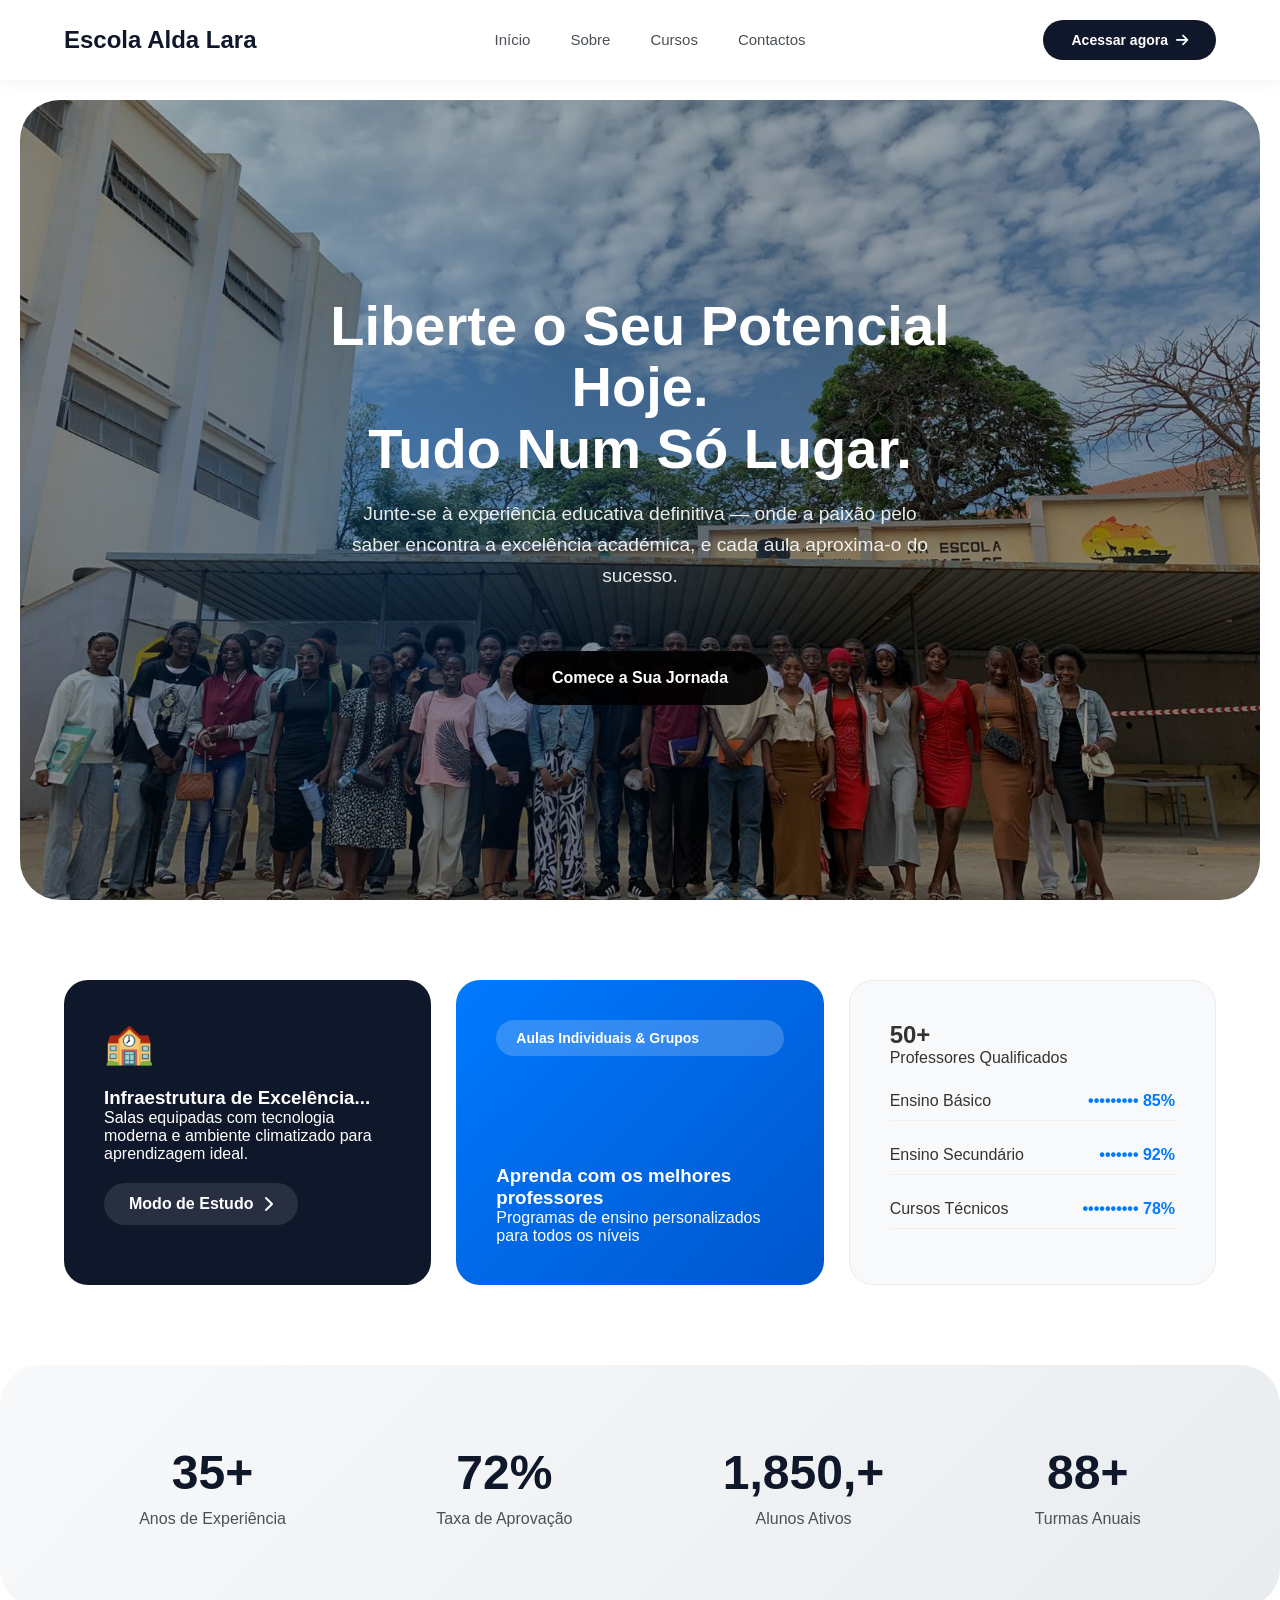
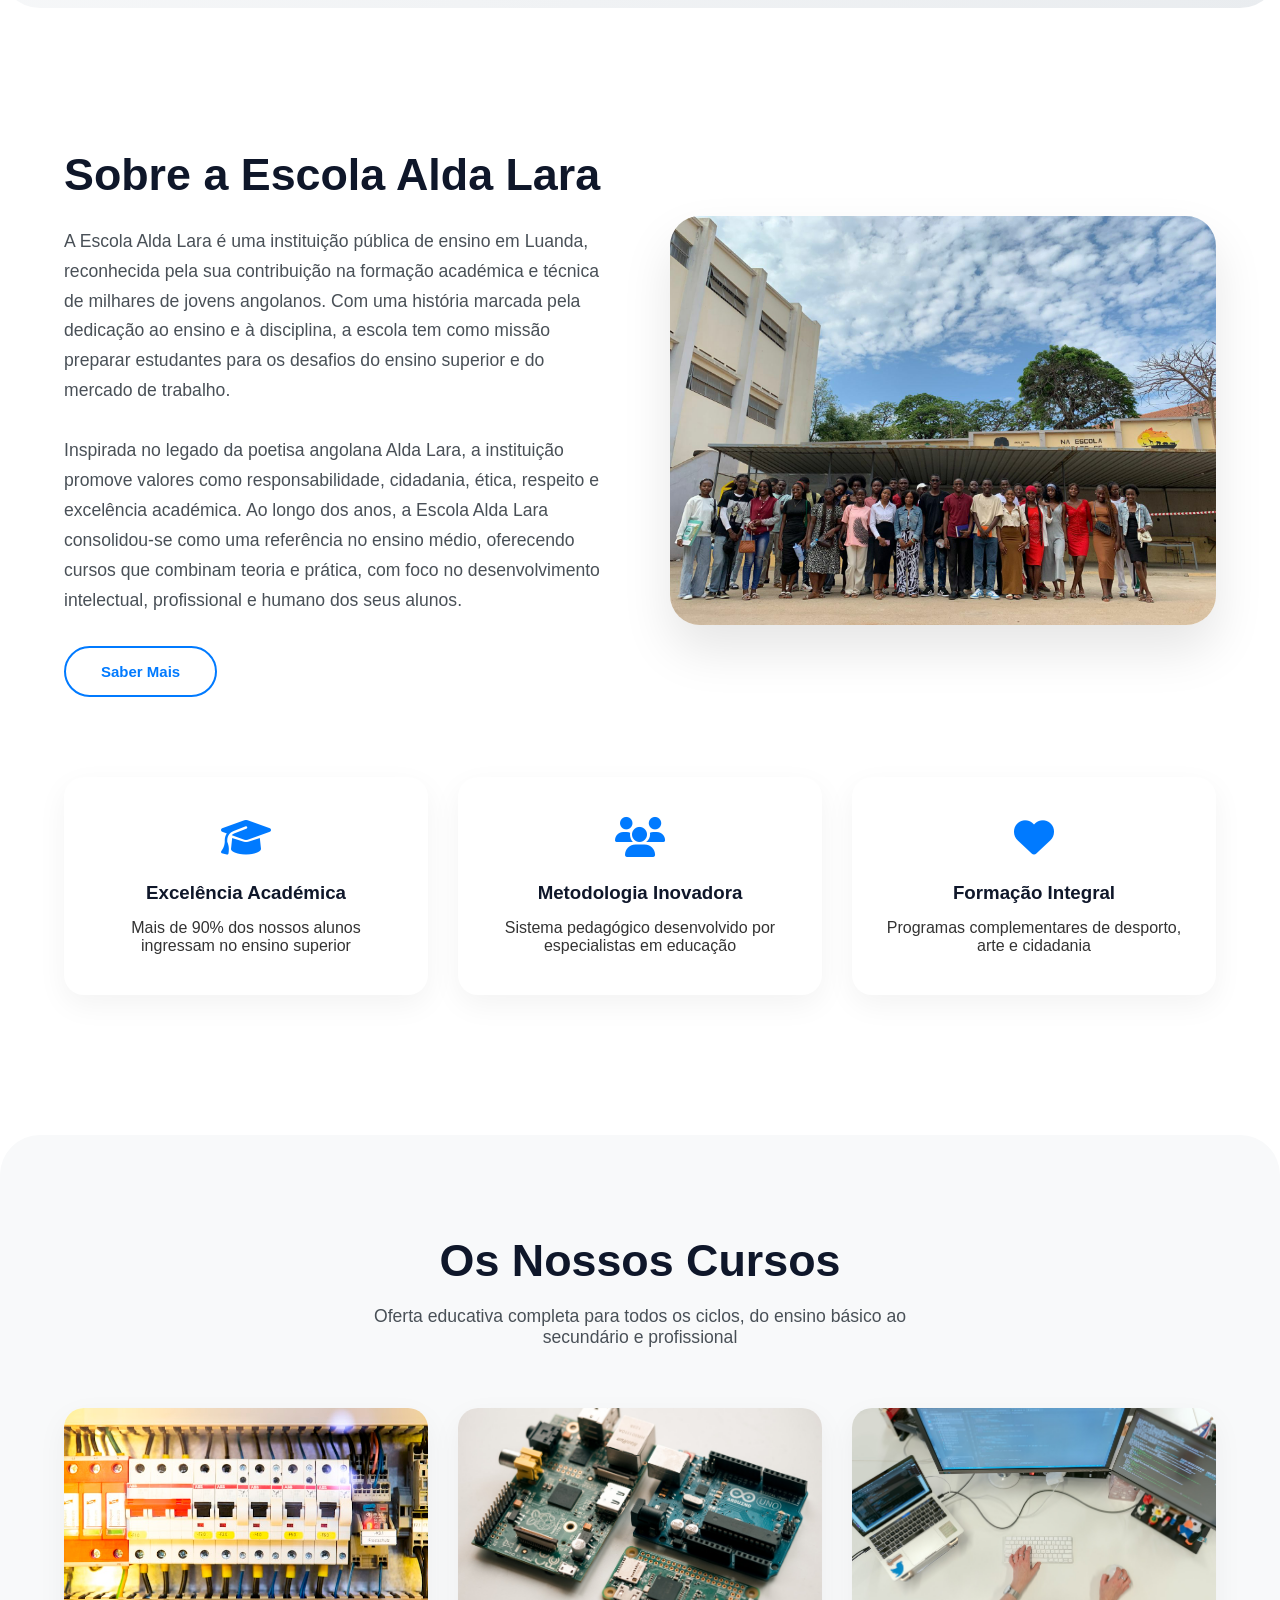
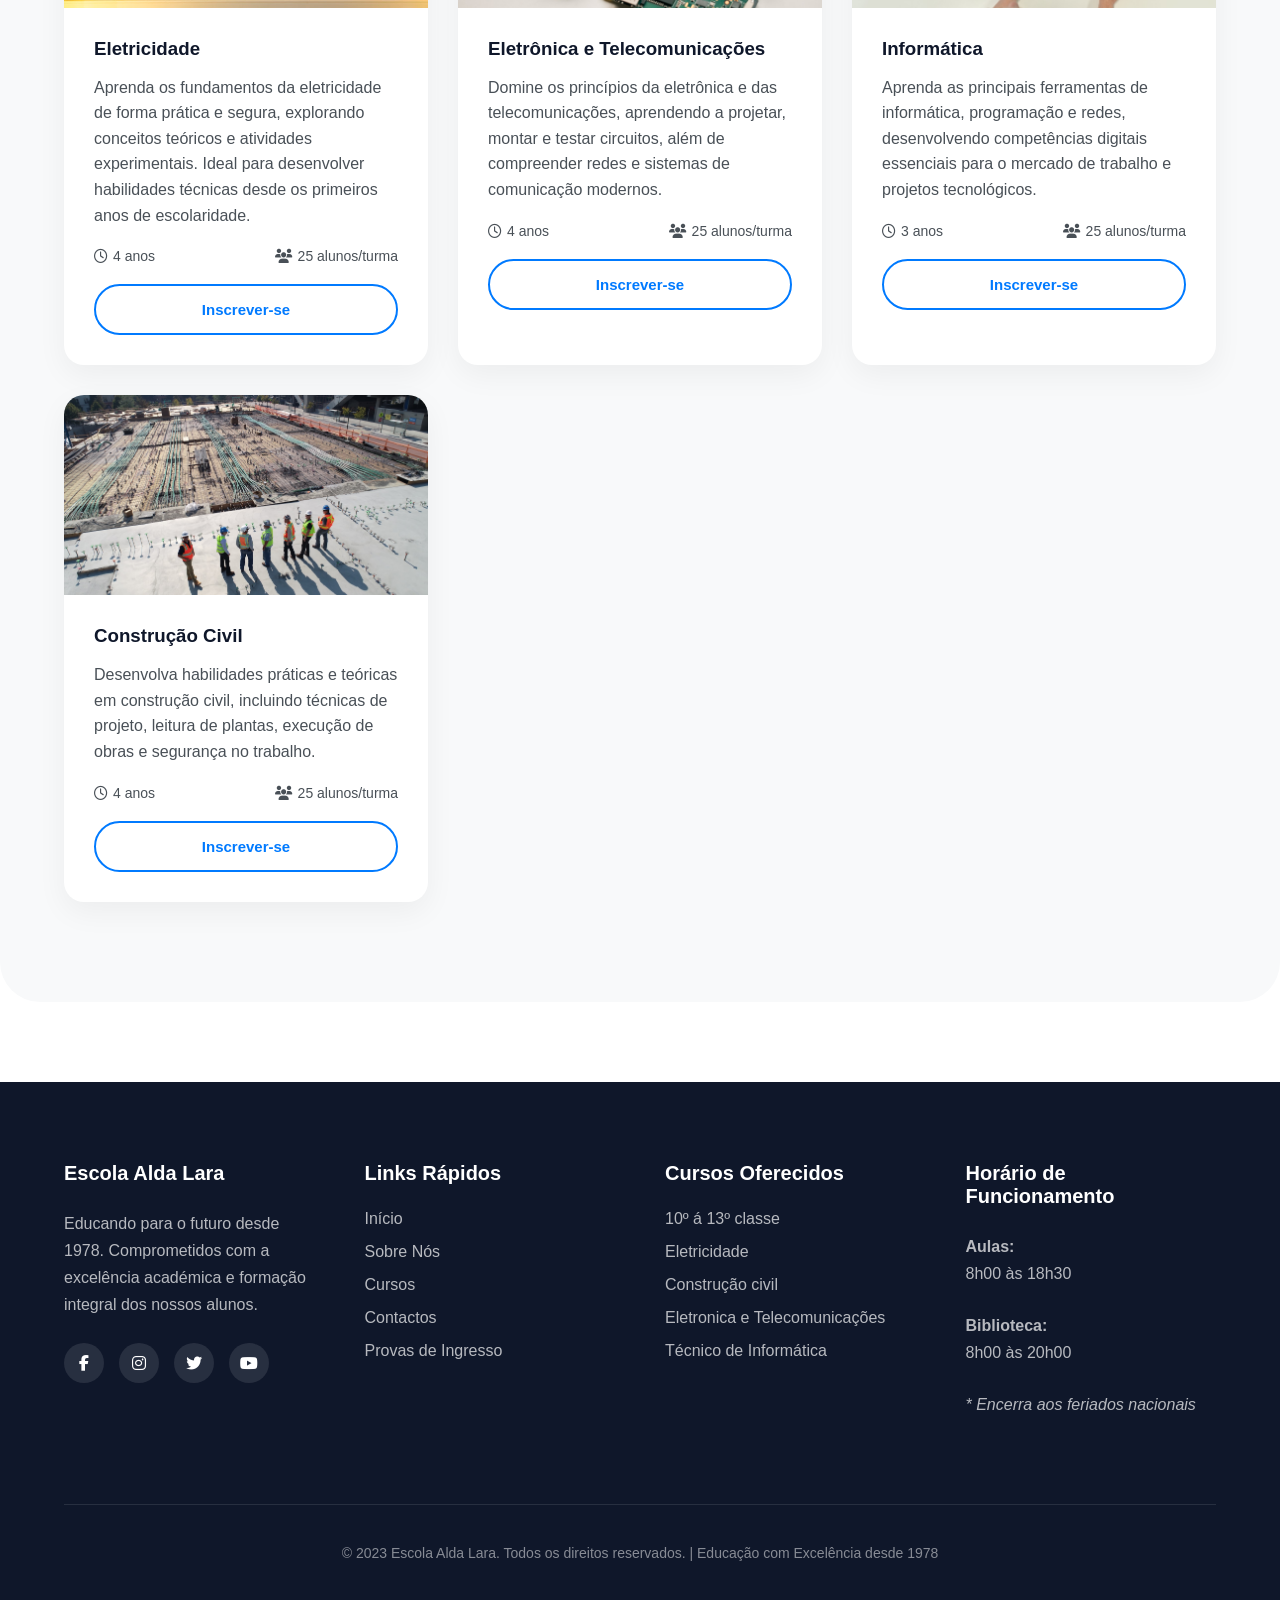
==== index.html @ bf31b262 "feat : v1" ====
<!DOCTYPE html>
<html lang="pt">
  <head>
    <meta charset="UTF-8" />
    <meta name="viewport" content="width=device-width, initial-scale=1.0" />
    <title>Escola Alda Lara | Liberte o Seu Potencial</title>
    <link rel="stylesheet" href="./index.css" />
    <link
      rel="stylesheet"
      href="https://cdnjs.cloudflare.com/ajax/libs/font-awesome/6.5.1/css/all.min.css"
    />
  </head>
  <body>
    <header id="header">
      <nav>
        <div class="logo">Escola Alda Lara</div>

        <ul>
          <li><a href="#home">Início</a></li>
          <li><a href="#about">Sobre</a></li>
          <li><a href="#courses">Cursos</a></li>
          <li><a href="#footer">Contactos</a></li>
        </ul>

        <div class="burger">
          <i class="fas fa-bars"></i>
        </div>

        <button class="btn-primary" id="accessBtn">
          Acessar agora <i class="fas fa-arrow-right"></i>
        </button>
      </nav>
    </header>

    <main>
      <!-- Seção Hero (APENAS TEXTOS ALTERADOS) -->
      <section class="hero" id="home">
        <div class="hero-content">
          <h1>
            Liberte o Seu Potencial Hoje. <br />
            Tudo Num Só Lugar.
          </h1>
          <p>
            Junte-se à experiência educativa definitiva — onde a paixão pelo
            saber encontra a excelência académica, e cada aula aproxima-o do
            sucesso.
          </p>
          <button class="btn-dark" id="startJourney">
            Comece a Sua Jornada
          </button>
        </div>
      </section>

      <!-- Grid de Informações -->
      <section class="info-grid">
        <div class="card dark-card">
          <span class="icon">🏫</span>
          <h3>Infraestrutura de Excelência...</h3>
          <p>
            Salas equipadas com tecnologia moderna e ambiente climatizado para
            aprendizagem ideal.
          </p>
          <div class="toggle">
            Modo de Estudo <i class="fas fa-chevron-right"></i>
          </div>
        </div>

        <div class="card blue-card">
          <div class="badge">Aulas Individuais & Grupos</div>
          <h3 style="z-index: 1; position: relative; margin-top: auto">
            Aprenda com os melhores professores
          </h3>
          <p style="z-index: 1; position: relative">
            Programas de ensino personalizados para todos os níveis
          </p>
        </div>

        <div class="card stats-card">
          <h2>50+</h2>
          <p>Professores Qualificados</p>
          <div class="stat-bar">Ensino Básico <span>••••••••• 85%</span></div>
          <div class="stat-bar">Ensino Secundário <span>••••••• 92%</span></div>
          <div class="stat-bar">
            Cursos Técnicos <span>•••••••••• 78%</span>
          </div>
        </div>
      </section>

      <!-- Fatos em Números -->
      <section class="facts">
        <div class="fact-item">
          <h2>45+</h2>
          <p>Anos de Experiência</p>
        </div>
        <div class="fact-item">
          <h2>98%</h2>
          <p>Taxa de Aprovação</p>
        </div>
        <div class="fact-item">
          <h2>2,500+</h2>
          <p>Alunos Ativos</p>
        </div>
        <div class="fact-item">
          <h2>120+</h2>
          <p>Turmas Anuais</p>
        </div>
      </section>

      <!-- Seção Sobre -->
      <section class="about" id="about">
        <div class="about-content">
          <div class="about-text">
            <h2>Sobre a Escola Alda Lara</h2>
            <p>
              A Escola Alda Lara é uma instituição pública de ensino em Luanda,
              reconhecida pela sua contribuição na formação académica e técnica
              de milhares de jovens angolanos. Com uma história marcada pela
              dedicação ao ensino e à disciplina, a escola tem como missão
              preparar estudantes para os desafios do ensino superior e do
              mercado de trabalho.
            </p>
            <p>
              Inspirada no legado da poetisa angolana Alda Lara, a instituição
              promove valores como responsabilidade, cidadania, ética, respeito
              e excelência académica. Ao longo dos anos, a Escola Alda Lara
              consolidou-se como uma referência no ensino médio, oferecendo
              cursos que combinam teoria e prática, com foco no desenvolvimento
              intelectual, profissional e humano dos seus alunos.
            </p>
            <button class="btn-outline" id="aboutMore">Saber Mais</button>
          </div>
          <div class="about-image">
            <img src="./assets//alda.jpg" alt="Escola Alda Lara" />
          </div>
        </div>

        <div class="features">
          <div class="feature">
            <i class="fas fa-graduation-cap"></i>
            <h3>Excelência Académica</h3>
            <p>Mais de 90% dos nossos alunos ingressam no ensino superior</p>
          </div>
          <div class="feature">
            <i class="fas fa-users"></i>
            <h3>Metodologia Inovadora</h3>
            <p>Sistema pedagógico desenvolvido por especialistas em educação</p>
          </div>
          <div class="feature">
            <i class="fas fa-heart"></i>
            <h3>Formação Integral</h3>
            <p>Programas complementares de desporto, arte e cidadania</p>
          </div>
        </div>
      </section>

      <!-- Seção Cursos -->
      <section class="courses" id="courses">
        <div class="section-header">
          <h2>Os Nossos Cursos</h2>
          <p>
            Oferta educativa completa para todos os ciclos, do ensino básico ao
            secundário e profissional
          </p>
        </div>

        <div class="courses-grid">
          <div class="course-card">
            <div class="course-image">
              <img
                src="./assets/eletricity.jpeg"
                alt="Ensino Básico"
              />
            </div>
            <div class="course-content">
              <h3>Eletricidade</h3>
              <p>
                Aprenda os fundamentos da eletricidade de forma prática e
                segura, explorando conceitos teóricos e atividades
                experimentais. Ideal para desenvolver habilidades técnicas desde
                os primeiros anos de escolaridade.
              </p>
              <div class="course-meta">
                <span><i class="far fa-clock"></i>4 anos</span>
                <span><i class="fas fa-users"></i> 25 alunos/turma</span>
              </div>
              <button class="btn-outline" style="width: 100%">
                Inscrever-se
              </button>
            </div>
          </div>
          <div class="course-card">
            <div class="course-image">
              <img
                src="./assets/eletronic.jpeg"
                alt="Eletrônica e Telecomunicações"
              />
            </div>
            <div class="course-content">
              <h3>Eletrônica e Telecomunicações</h3>
              <p>
                Domine os princípios da eletrônica e das telecomunicações,
                aprendendo a projetar, montar e testar circuitos, além de
                compreender redes e sistemas de comunicação modernos.
              </p>
              <div class="course-meta">
                <span><i class="far fa-clock"></i>4 anos</span>
                <span><i class="fas fa-users"></i> 25 alunos/turma</span>
              </div>
              <button class="btn-outline" style="width: 100%">
                Inscrever-se
              </button>
            </div>
          </div>

          <div class="course-card">
            <div class="course-image">
              <img
                src="./assets/infor.jpeg"
                alt="Informática"
              />
            </div>
            <div class="course-content">
              <h3>Informática</h3>
              <p>
                Aprenda as principais ferramentas de informática, programação e
                redes, desenvolvendo competências digitais essenciais para o
                mercado de trabalho e projetos tecnológicos.
              </p>
              <div class="course-meta">
                <span><i class="far fa-clock"></i>3 anos</span>
                <span><i class="fas fa-users"></i> 25 alunos/turma</span>
              </div>
              <button class="btn-outline" style="width: 100%">
                Inscrever-se
              </button>
            </div>
          </div>

          <div class="course-card">
            <div class="course-image">
              <img
                src="./assets/constru.jpeg"
              />
            </div>
            <div class="course-content">
              <h3>Construção Civil</h3>
              <p>
                Desenvolva habilidades práticas e teóricas em construção civil,
                incluindo técnicas de projeto, leitura de plantas, execução de
                obras e segurança no trabalho.
              </p>
              <div class="course-meta">
                <span><i class="far fa-clock"></i>4 anos</span>
                <span><i class="fas fa-users"></i> 25 alunos/turma</span>
              </div>
              <button class="btn-outline" style="width: 100%">
                Inscrever-se
              </button>
            </div>
          </div>
        </div>
      </section>
    </main>

    <!-- Footer -->
    <footer id="footer">
      <div class="footer-content">
        <div class="footer-col">
          <h3>Escola Alda Lara</h3>
          <p>
            Educando para o futuro desde 1978. Comprometidos com a excelência
            académica e formação integral dos nossos alunos.
          </p>
          <div class="social-links">
            <a href="#"><i class="fab fa-facebook-f"></i></a>
            <a href="#"><i class="fab fa-instagram"></i></a>
            <a href="#"><i class="fab fa-twitter"></i></a>
            <a href="#"><i class="fab fa-youtube"></i></a>
          </div>
        </div>

        <div class="footer-col">
          <h3>Links Rápidos</h3>
          <ul class="footer-links">
            <li><a href="#home">Início</a></li>
            <li><a href="#about">Sobre Nós</a></li>
            <li><a href="#courses">Cursos</a></li>
            <li><a href="#contact">Contactos</a></li>
            <li><a href="#">Provas de Ingresso</a></li>
          </ul>
        </div>

        <div class="footer-col">
          <h3>Cursos Oferecidos</h3>
          <ul class="footer-links">
            <li><a href="#">10º á 13º classe</a></li>
            <li><a href="#">Eletricidade</a></li>
            <li><a href="#">Construção civil</a></li>
            <li><a href="#">Eletronica e Telecomunicações</a></li>
            <li><a href="#">Técnico de Informática</a></li>
          </ul>
        </div>

        <div class="footer-col">
          <h3>Horário de Funcionamento</h3>
          <p><strong>Aulas:</strong><br />8h00 às 18h30</p>
          <p><strong>Biblioteca:</strong><br />8h00 às 20h00</p>
          <p><em>* Encerra aos feriados nacionais</em></p>
        </div>
      </div>

      <div class="copyright">
        <p>
          &copy; 2023 Escola Alda Lara. Todos os direitos reservados. | Educação
          com Excelência desde 1978
        </p>
      </div>
    </footer>

    <script>
      // TODO O JAVASCRIPT PERMANECE IGUAL
      window.addEventListener("scroll", function () {
        const header = document.getElementById("header");
        if (window.scrollY > 50) {
          header.classList.add("scrolled");
        } else {
          header.classList.remove("scrolled");
        }
      });

      document.querySelectorAll('a[href^="#"]').forEach((anchor) => {
        anchor.addEventListener("click", function (e) {
          e.preventDefault();
          const targetId = this.getAttribute("href");
          if (targetId === "#") return;

          const targetElement = document.querySelector(targetId);
          if (targetElement) {
            const headerHeight = document.getElementById("header").offsetHeight;
            const targetPosition = targetElement.offsetTop - headerHeight - 20;

            window.scrollTo({
              top: targetPosition,
              behavior: "smooth",
            });
          }
        });
      });

      const observerOptions = {
        threshold: 0.1,
        rootMargin: "0px 0px -50px 0px",
      };

      const observer = new IntersectionObserver((entries) => {
        entries.forEach((entry) => {
          if (entry.isIntersecting) {
            entry.target.classList.add("animate");
          }
        });
      }, observerOptions);

      document
        .querySelectorAll(".card, .fact-item, .course-card")
        .forEach((el) => {
          observer.observe(el);
        });

      const factItems = document.querySelectorAll(".fact-item h2");
      const factsSection = document.querySelector(".facts");

      const factsObserver = new IntersectionObserver(
        (entries) => {
          entries.forEach((entry) => {
            if (entry.isIntersecting) {
              factItems.forEach((item) => {
                const finalValue = item.textContent;
                const numericValue = parseInt(
                  finalValue.replace(/[^0-9]/g, "")
                );
                const suffix =
                  finalValue.replace(/[0-9]/g, "").replace("+", "") +
                  (finalValue.includes("+") ? "+" : "");

                let current = 0;
                const increment = numericValue / 50;

                const timer = setInterval(() => {
                  current += increment;
                  if (current >= numericValue) {
                    item.textContent = finalValue;
                    clearInterval(timer);
                  } else {
                    item.textContent =
                      Math.floor(current).toLocaleString() + suffix;
                  }
                }, 30);
              });

              factsObserver.unobserve(entry.target);
            }
          });
        },
        { threshold: 0.5 }
      );

      if (factsSection) {
        factsObserver.observe(factsSection);
      }

      document
        .getElementById("contactForm")
        .addEventListener("submit", function (e) {
          e.preventDefault();

          const name = document.getElementById("name").value;
          const email = document.getElementById("email").value;

          alert(
            `Obrigado, ${name}! A sua mensagem foi enviada com sucesso. Entraremos em contacto através do e-mail ${email} em até 48 horas.`
          );

          this.reset();
        });

      document
        .getElementById("accessBtn")
        .addEventListener("click", function () {
          alert("A redirecionar para a Área do Aluno...");
        });

      document
        .getElementById("startJourney")
        .addEventListener("click", function () {
          window.scrollTo({
            top: document.getElementById("courses").offsetTop - 100,
            behavior: "smooth",
          });
        });

      document
        .getElementById("aboutMore")
        .addEventListener("click", function () {
          window.scrollTo({
            top: document.getElementById("contact").offsetTop - 100,
            behavior: "smooth",
          });
        });

      document.addEventListener("DOMContentLoaded", function () {
        const cards = document.querySelectorAll(".card");
        cards.forEach((card, index) => {
          setTimeout(() => {
            card.classList.add("animate");
          }, index * 200);
        });
      });
      const burger = document.querySelector(".burger");
      const navMenu = document.querySelector("nav ul");

      burger.addEventListener("click", () => {
        navMenu.classList.toggle("active");
      });
    </script>
  </body>
</html>
---- index.css ----
:root {
  --primary-blue: #007aff;
  --primary-dark: #0056cc;
  --dark-bg: #0f172a;
  --light-bg: #f8f9fa;
  --white: #ffffff;
  --gray-light: #e9ecef;
  --gray-dark: #495057;
  --accent: #ff6b35;
}

* {
  margin: 0;
  padding: 0;
  box-sizing: border-box;
  font-family: "Inter", sans-serif;
}

html {
  scroll-behavior: smooth;
}

body {
  background-color: var(--white);
  color: #333;
  overflow-x: hidden;
}

/* Header */
header {
  position: fixed;
  top: 0;
  width: 100%;
  background: rgba(255, 255, 255, 0.95);
  backdrop-filter: blur(10px);
  z-index: 1000;
  box-shadow: 0 2px 20px rgba(0, 0, 0, 0.05);
  transition: all 0.3s ease;
}

header.scrolled {
  padding: 5px 0;
  box-shadow: 0 5px 20px rgba(0, 0, 0, 0.1);
}

header nav {
  display: flex;
  justify-content: space-between;
  align-items: center;
  padding: 20px 5%;
  max-width: 1400px;
  margin: 0 auto;
  position: relative;
}

.logo {
  font-size: 24px;
  font-weight: 700;
  color: var(--dark-bg);
  text-decoration: none;
}

nav ul {
  display: flex;
  list-style: none;
  gap: 40px;
}

nav ul li a {
  text-decoration: none;
  color: var(--gray-dark);
  font-size: 15px;
  font-weight: 500;
  transition: color 0.3s;
  position: relative;
}

nav ul li a:hover {
  color: var(--primary-blue);
}

nav ul li a::after {
  content: '';
  position: absolute;
  bottom: -5px;
  left: 0;
  width: 0;
  height: 2px;
  background: var(--primary-blue);
  transition: width 0.3s;
}

nav ul li a:hover::after {
  width: 100%;
}

/* Botões */
.btn-primary {
  background: var(--dark-bg);
  color: white;
  padding: 12px 28px;
  border-radius: 25px;
  border: none;
  cursor: pointer;
  font-weight: 600;
  font-size: 14px;
  transition: all 0.3s;
  display: flex;
  align-items: center;
  gap: 8px;
  white-space: nowrap;
}

.btn-primary:hover {
  background: var(--primary-blue);
  transform: translateY(-2px);
  box-shadow: 0 8px 20px rgba(0, 122, 255, 0.3);
}

.btn-dark {
  background: rgba(0, 0, 0, 0.9);
  color: white;
  padding: 18px 40px;
  border-radius: 30px;
  border: none;
  cursor: pointer;
  margin-top: 30px;
  font-weight: 600;
  font-size: 16px;
  transition: all 0.3s;
}

.btn-dark:hover {
  background: var(--primary-blue);
  transform: translateY(-3px);
  box-shadow: 0 10px 25px rgba(0, 122, 255, 0.4);
}

.btn-outline {
  background: transparent;
  color: var(--primary-blue);
  padding: 15px 35px;
  border-radius: 30px;
  border: 2px solid var(--primary-blue);
  cursor: pointer;
  font-weight: 600;
  font-size: 15px;
  transition: all 0.3s;
}

.btn-outline:hover {
  background: var(--primary-blue);
  color: white;
  transform: translateY(-3px);
}

/* Hero Section */
.hero {
  margin: 100px 20px 0;
  height: 90vh;
  max-height: 800px;
  background: linear-gradient(rgba(0, 0, 0, 0.318), rgba(0, 0, 0, 0.468)), 
              url("./assets/alda.jpg")
              center/cover;
  border-radius: 40px;
  display: flex;
  align-items: center;
  justify-content: center;
  text-align: center;
  color: white;
  position: relative;
  overflow: hidden;
}

.hero::before {
  content: '';
  position: absolute;
  top: 0;
  left: 0;
  width: 100%;
  height: 100%;
  background: radial-gradient(circle at 30% 50%, rgba(0, 122, 255, 0.2) 0%, transparent 50%);
}

.hero-content {
  max-width: 800px;
  padding: 0 20px;
  z-index: 1;
  opacity: 0;
  transform: translateY(30px);
  animation: fadeInUp 1s ease forwards 0.3s;
}

.hero-content h1 {
  font-size: 3.5rem;
  margin-bottom: 20px;
  line-height: 1.1;
  font-weight: 700;
}

.hero-content p {
  font-size: 1.2rem;
  line-height: 1.6;
  margin-bottom: 10px;
  opacity: 0.9;
  max-width: 600px;
  margin: 0 auto 30px;
}

/* Grid de Informações */
.info-grid {
  display: grid;
  grid-template-columns: repeat(3, 1fr);
  gap: 25px;
  padding: 80px 5%;
  max-width: 1400px;
  margin: 0 auto;
}

.card {
  padding: 40px;
  border-radius: 24px;
  min-height: 300px;
  transition: all 0.4s cubic-bezier(0.175, 0.885, 0.32, 1.275);
  position: relative;
  overflow: hidden;
  opacity: 0;
  transform: translateY(30px);
}

.card.animate {
  opacity: 1;
  transform: translateY(0);
}

.card:hover {
  transform: translateY(-10px) scale(1.02);
}

.dark-card {
  background: var(--dark-bg);
  color: white;
}

.blue-card {
  background: linear-gradient(135deg, var(--primary-blue) 0%, var(--primary-dark) 100%);
  color: white;
  position: relative;
  display: flex;
  flex-direction: column;
  justify-content: flex-end;
}

.blue-card::before {
  content: '';
  position: absolute;
  top: 0;
  left: 0;
  width: 100%;
  height: 100%;
  background: url('https://images.unsplash.com/photo-1549060279-7e168fce7090?ixlib=rb-4.0.3&auto=format&fit=crop&w=800&q=80') center/cover;
  opacity: 0.3;
}

.stats-card {
  background: var(--light-bg);
  border: 1px solid var(--gray-light);
}

.icon {
  font-size: 40px;
  margin-bottom: 20px;
  display: inline-block;
}

.badge {
  background: rgba(255, 255, 255, 0.2);
  color: white;
  padding: 10px 20px;
  border-radius: 20px;
  font-weight: 600;
  font-size: 14px;
  backdrop-filter: blur(10px);
  display: inline-block;
  margin-bottom: 20px;
  z-index: 1;
  position: relative;
}

.toggle {
  display: inline-flex;
  align-items: center;
  gap: 10px;
  background: rgba(255, 255, 255, 0.1);
  padding: 12px 25px;
  border-radius: 25px;
  margin-top: 20px;
  cursor: pointer;
  transition: all 0.3s;
  font-weight: 600;
}

.toggle:hover {
  background: rgba(255, 255, 255, 0.2);
}

.stat-bar {
  margin: 15px 0;
  padding: 10px 0;
  border-bottom: 1px solid #eee;
}

.stat-bar span {
  float: right;
  color: var(--primary-blue);
  font-weight: 600;
}

/* Fatos em Números */
.facts {
  display: flex;
  justify-content: space-around;
  padding: 80px 5%;
  text-align: center;
  background: linear-gradient(135deg, #f8f9fa 0%, #e9ecef 100%);
  border-radius: 40px;
  margin: 0 20px 40px;
  max-width: 1400px;
  margin-left: auto;
  margin-right: auto;
}

.fact-item {
  opacity: 0;
  transform: translateY(30px);
  transition: all 0.6s ease;
}

.fact-item.animate {
  opacity: 1;
  transform: translateY(0);
}

.fact-item h2 {
  font-size: 3rem;
  color: var(--dark-bg);
  margin-bottom: 10px;
  font-weight: 700;
}

.fact-item p {
  color: var(--gray-dark);
  font-size: 16px;
  font-weight: 500;
}

/* Seção Sobre */
.about {
  padding: 100px 5%;
  max-width: 1400px;
  margin: 0 auto;
}

.about-content {
  display: grid;
  grid-template-columns: 1fr 1fr;
  gap: 60px;
  align-items: center;
  margin-bottom: 80px;
}

.about-text h2 {
  font-size: 2.8rem;
  color: var(--dark-bg);
  margin-bottom: 25px;
  line-height: 1.2;
}

.about-text p {
  font-size: 1.1rem;
  line-height: 1.7;
  color: var(--gray-dark);
  margin-bottom: 30px;
}

.about-image img {
  width: 100%;
  border-radius: 30px;
  box-shadow: 0 25px 50px rgba(0, 0, 0, 0.1);
}

.features {
  display: grid;
  grid-template-columns: repeat(3, 1fr);
  gap: 30px;
  margin-top: 60px;
}

.feature {
  background: white;
  padding: 40px 30px;
  border-radius: 20px;
  box-shadow: 0 10px 30px rgba(0, 0, 0, 0.05);
  text-align: center;
  transition: all 0.3s;
}

.feature:hover {
  transform: translateY(-10px);
  box-shadow: 0 20px 40px rgba(0, 0, 0, 0.1);
}

.feature i {
  font-size: 40px;
  color: var(--primary-blue);
  margin-bottom: 25px;
}

.feature h3 {
  margin-bottom: 15px;
  color: var(--dark-bg);
}

/* Seção Cursos */
.courses {
  padding: 100px 5%;
  background: var(--light-bg);
  border-radius: 40px;
  margin: 40px 20px;
  max-width: 1400px;
  margin-left: auto;
  margin-right: auto;
}

.section-header {
  text-align: center;
  margin-bottom: 60px;
}

.section-header h2 {
  font-size: 2.8rem;
  color: var(--dark-bg);
  margin-bottom: 20px;
}

.section-header p {
  color: var(--gray-dark);
  font-size: 1.1rem;
  max-width: 600px;
  margin: 0 auto;
}

.courses-grid {
  display: grid;
  grid-template-columns: repeat(3, 1fr);
  gap: 30px;
}

.course-card {
  background: white;
  border-radius: 20px;
  overflow: hidden;
  box-shadow: 0 10px 30px rgba(0, 0, 0, 0.05);
  transition: all 0.3s;
  opacity: 0;
  transform: translateY(30px);
}

.course-card.animate {
  opacity: 1;
  transform: translateY(0);
}

.course-card:hover {
  transform: translateY(-15px);
  box-shadow: 0 25px 50px rgba(0, 0, 0, 0.1);
}

.course-image {
  height: 200px;
  overflow: hidden;
}

.course-image img {
  width: 100%;
  height: 100%;
  object-fit: cover;
  transition: transform 0.5s;
}

.course-card:hover .course-image img {
  transform: scale(1.1);
}

.course-content {
  padding: 30px;
}

.course-content h3 {
  margin-bottom: 15px;
  color: var(--dark-bg);
}

.course-content p {
  color: var(--gray-dark);
  margin-bottom: 20px;
  line-height: 1.6;
}

.course-meta {
  display: flex;
  justify-content: space-between;
  color: var(--gray-dark);
  font-size: 14px;
  margin-bottom: 20px;
}

.course-meta span {
  display: flex;
  align-items: center;
  gap: 5px;
}

/* Seção Contactos */
.contact {
  padding: 100px 5%;
  max-width: 1400px;
  margin: 0 auto;
}

.contact-content {
  display: grid;
  grid-template-columns: 1fr 1fr;
  gap: 60px;
  align-items: center;
}

.contact-info h2 {
  font-size: 2.8rem;
  color: var(--dark-bg);
  margin-bottom: 25px;
}

.contact-info p {
  font-size: 1.1rem;
  line-height: 1.7;
  color: var(--gray-dark);
  margin-bottom: 40px;
}

.contact-details {
  margin-bottom: 40px;
}

.contact-item {
  display: flex;
  align-items: flex-start;
  gap: 15px;
  margin-bottom: 25px;
}

.contact-icon {
  width: 50px;
  height: 50px;
  background: var(--light-bg);
  border-radius: 50%;
  display: flex;
  align-items: center;
  justify-content: center;
  color: var(--primary-blue);
  font-size: 20px;
}

.contact-text h4 {
  margin-bottom: 5px;
  color: var(--dark-bg);
}

.contact-form {
  background: white;
  padding: 40px;
  border-radius: 30px;
  box-shadow: 0 20px 40px rgba(0, 0, 0, 0.05);
}

.form-group {
  margin-bottom: 25px;
}

.form-group label {
  display: block;
  margin-bottom: 10px;
  color: var(--dark-bg);
  font-weight: 500;
}

.form-control {
  width: 100%;
  padding: 15px 20px;
  border: 1px solid var(--gray-light);
  border-radius: 15px;
  font-size: 16px;
  transition: all 0.3s;
}

.form-control:focus {
  outline: none;
  border-color: var(--primary-blue);
  box-shadow: 0 0 0 3px rgba(0, 122, 255, 0.1);
}

textarea.form-control {
  min-height: 150px;
  resize: vertical;
}

/* Footer */
footer {
  background: var(--dark-bg);
  color: white;
  padding: 80px 5% 40px;
  margin-top: 80px;
}

.footer-content {
  max-width: 1400px;
  margin: 0 auto;
  display: grid;
  grid-template-columns: repeat(4, 1fr);
  gap: 50px;
  margin-bottom: 60px;
}

.footer-col h3 {
  font-size: 20px;
  margin-bottom: 25px;
  color: white;
}

.footer-col p {
  color: rgba(255, 255, 255, 0.7);
  line-height: 1.7;
  margin-bottom: 25px;
}

.footer-links {
  list-style: none;
}

.footer-links li {
  margin-bottom: 15px;
}

.footer-links a {
  color: rgba(255, 255, 255, 0.7);
  text-decoration: none;
  transition: color 0.3s;
}

.footer-links a:hover {
  color: white;
  padding-left: 5px;
}

.social-links {
  display: flex;
  gap: 15px;
  margin-top: 20px;
}

.social-links a {
  width: 40px;
  height: 40px;
  background: rgba(255, 255, 255, 0.1);
  border-radius: 50%;
  display: flex;
  align-items: center;
  justify-content: center;
  color: white;
  text-decoration: none;
  transition: all 0.3s;
}

.social-links a:hover {
  background: var(--primary-blue);
  transform: translateY(-3px);
}

.copyright {
  text-align: center;
  padding-top: 40px;
  border-top: 1px solid rgba(255, 255, 255, 0.1);
  color: rgba(255, 255, 255, 0.5);
  font-size: 14px;
  max-width: 1400px;
  margin: 0 auto;
}

/* Burger Menu */
.burger {
  display: none;
  font-size: 24px;
  cursor: pointer;
  color: var(--dark-bg);
  z-index: 1001;
}

/* Responsividade com Menu Burger */
@media (max-width: 1024px) {
  .info-grid, .features, .courses-grid, .footer-content {
    grid-template-columns: repeat(2, 1fr);
  }
  
  .about-content, .contact-content {
    grid-template-columns: 1fr;
    gap: 40px;
  }
  
  .hero-content h1 {
    font-size: 2.8rem;
  }
  
  .facts {
    flex-wrap: wrap;
    gap: 40px;
  }
}

@media (max-width: 768px) {
  .burger {
    display: block;
  }
  
  nav ul {
    position: fixed;
    top: 0;
    right: -100%;
    width: 70%;
    height: 100vh;
    background: white;
    flex-direction: column;
    align-items: center;
    justify-content: center;
    gap: 40px;
    transition: right 0.3s ease-in-out;
    box-shadow: -5px 0 15px rgba(0, 0, 0, 0.1);
    z-index: 1000;
  }
  
  nav ul.active {
    right: 0;
  }
  
  nav ul li a {
    font-size: 18px;
    color: var(--dark-bg);
  }
  
  header nav {
    padding: 15px 5%;
  }
  
  .btn-primary {
    display: none;
  }
  
  .hero {
    margin: 80px 15px 0;
    height: 70vh;
  }
  
  .hero-content h1 {
    font-size: 2.2rem;
  }
  
  .info-grid, .features, .courses-grid, .footer-content {
    grid-template-columns: 1fr;
  }
  
  .card, .course-card {
    min-height: auto;
  }
  
  .facts {
    padding: 50px 5%;
  }
  
  .fact-item h2 {
    font-size: 2.2rem;
  }
  
  .section-header h2, .about-text h2, .contact-info h2 {
    font-size: 2.2rem;
  }
  
  .contact-form {
    padding: 30px 20px;
  }
}

@media (max-width: 480px) {
  .hero-content h1 {
    font-size: 1.8rem;
  }
  
  .hero-content p {
    font-size: 1rem;
  }
  
  .btn-dark, .btn-outline {
    padding: 15px 25px;
    font-size: 14px;
  }
  
  .card {
    padding: 30px 20px;
  }
  
  nav ul {
    width: 80%;
  }
}

/* Animações */
@keyframes fadeInUp {
  from {
    opacity: 0;
    transform: translateY(30px);
  }
  to {
    opacity: 1;
    transform: translateY(0);
  }
}

@keyframes fadeInLeft {
  from {
    opacity: 0;
    transform: translateX(-30px);
  }
  to {
    opacity: 1;
    transform: translateX(0);
  }
}
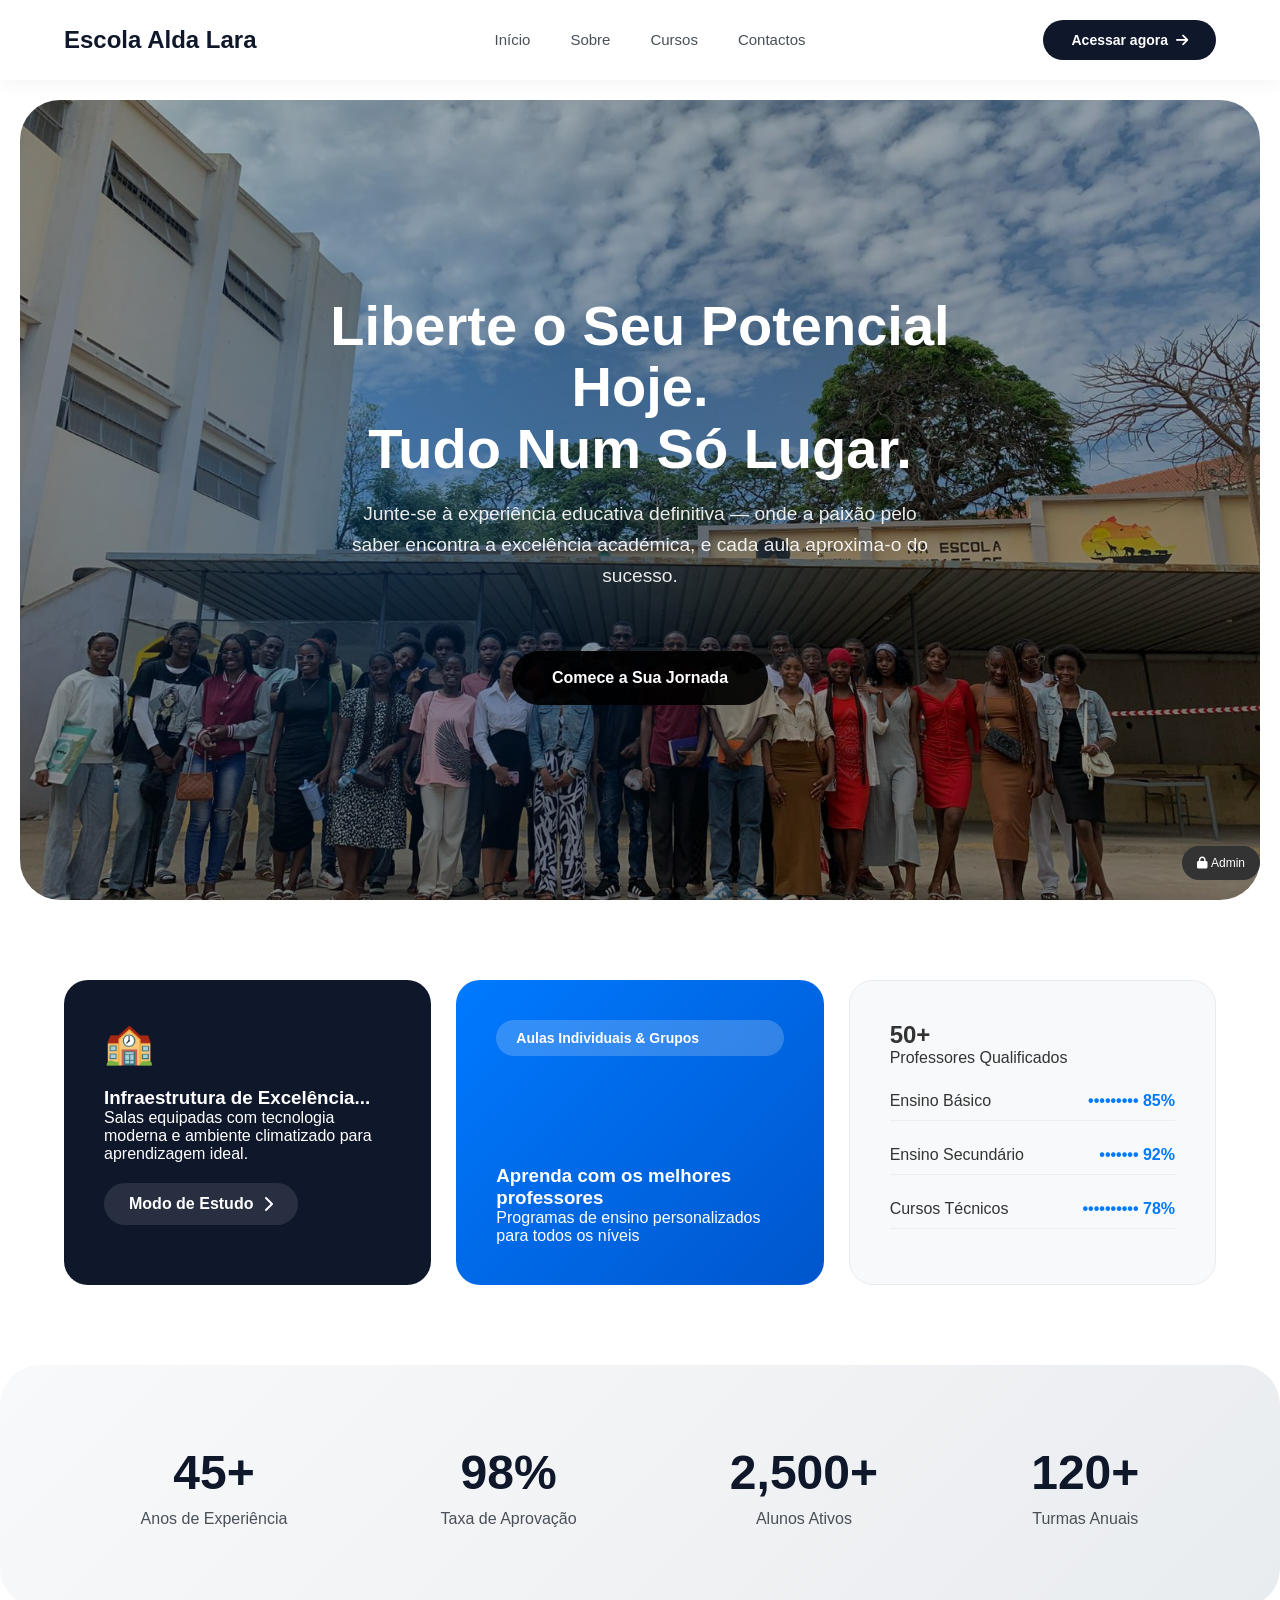
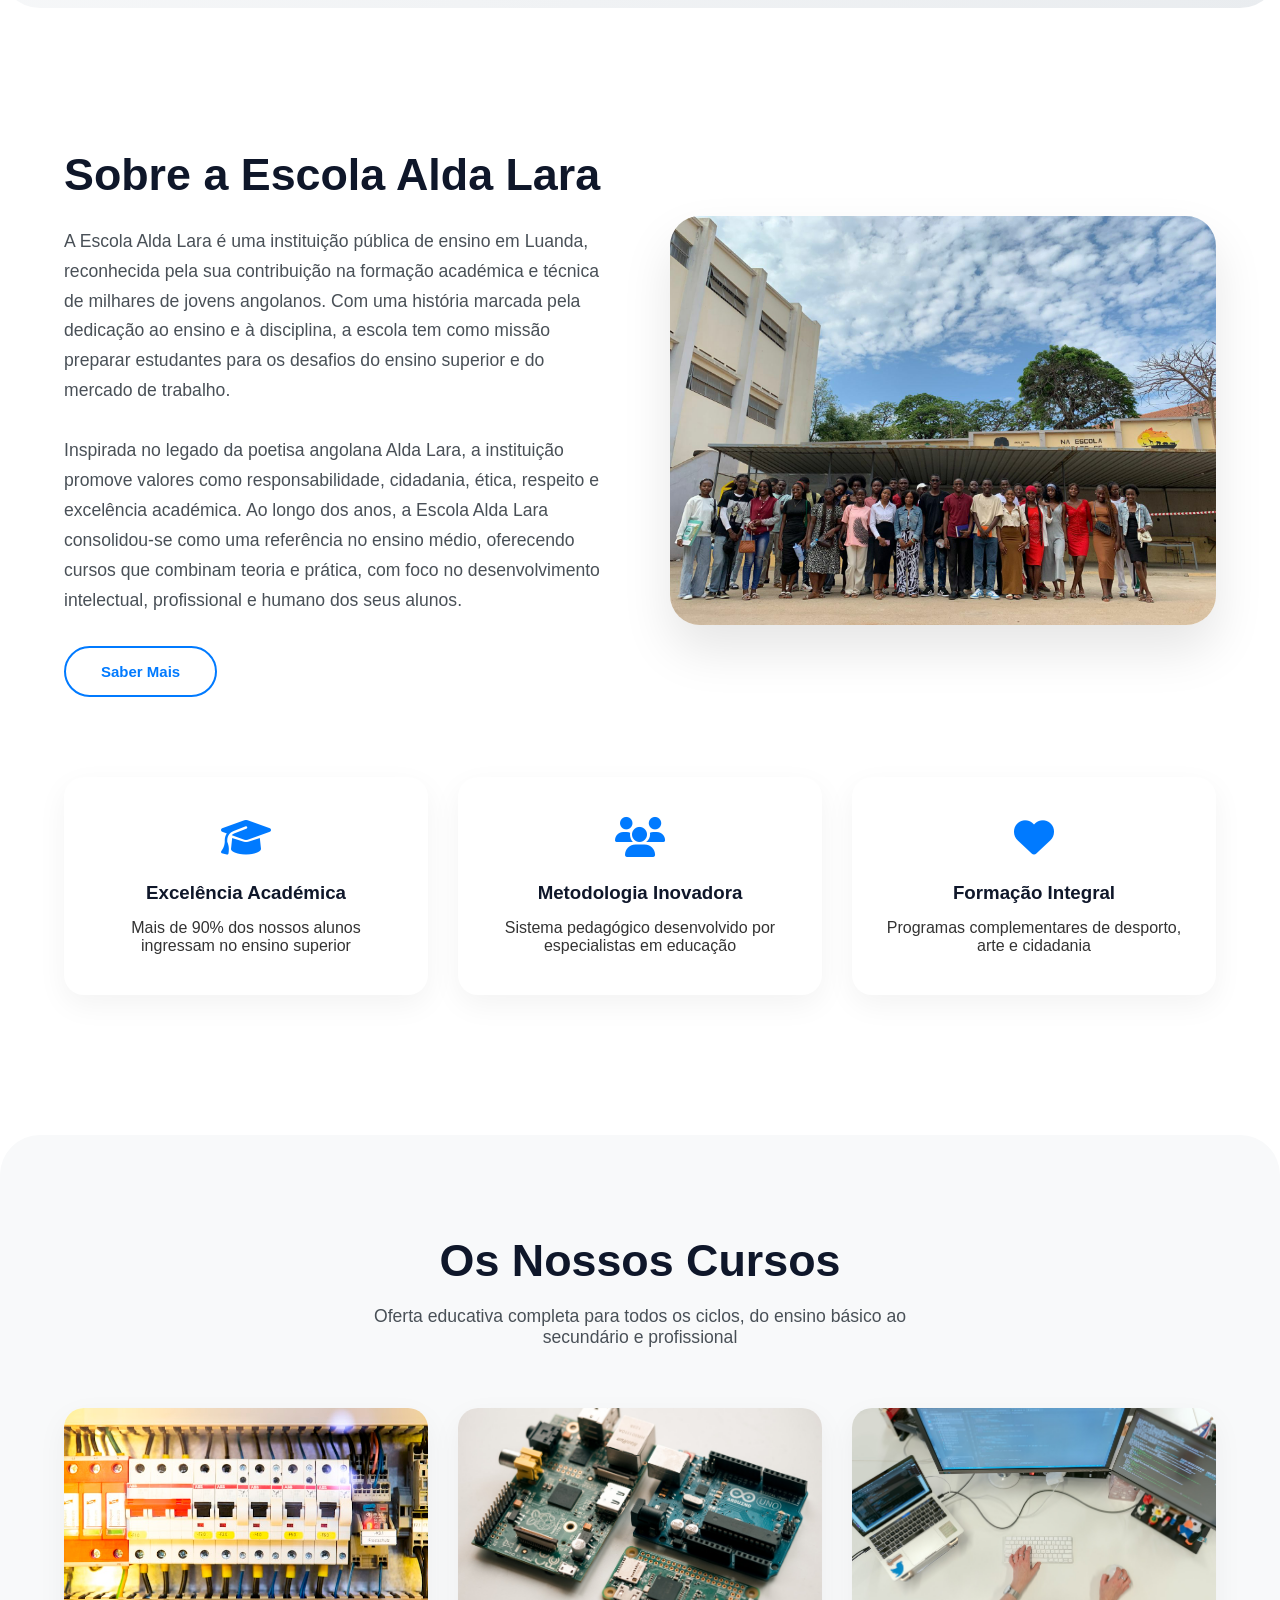
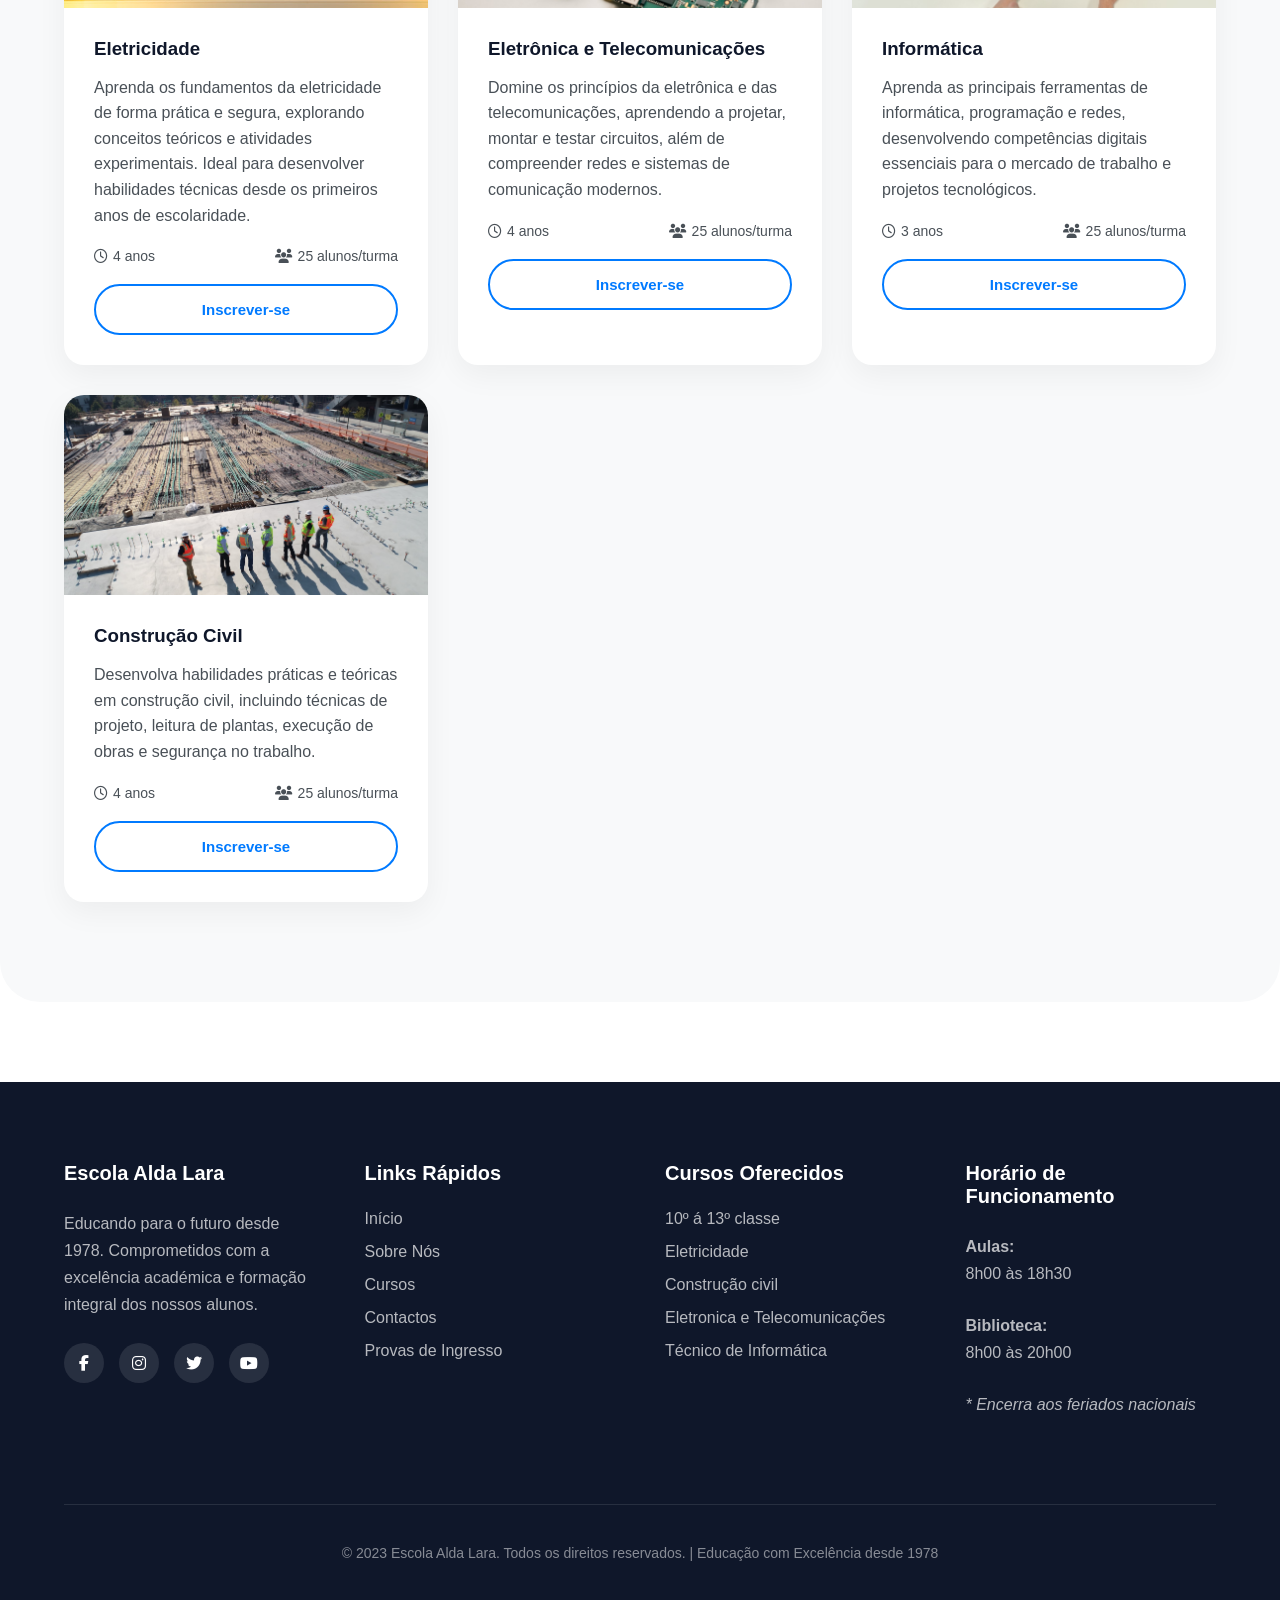
==== commit 54c184c8: "feat : v1" ====
--- a/index.html
+++ b/index.html
@@ -153,6 +153,25 @@
         </div>
       </section>
 
+      <div id="loadingModal" class="modal">
+        <div class="modal-content">
+          <div class="loader"></div>
+          <p>Processando sua inscrição...</p>
+        </div>
+      </div>
+
+      <div id="successModal" class="modal">
+        <div class="modal-content success">
+          <i class="fas fa-check-circle"></i>
+          <h3>Inscrição realizada com sucesso!</h3>
+          <p>
+            Sua inscrição foi processada com sucesso. Em breve entraremos em
+            contato.
+          </p>
+          <button class="btn-dark close-modal">OK</button>
+        </div>
+      </div>
+
       <!-- Seção Cursos -->
       <section class="courses" id="courses">
         <div class="section-header">
@@ -166,10 +185,7 @@
         <div class="courses-grid">
           <div class="course-card">
             <div class="course-image">
-              <img
-                src="./assets/eletricity.jpeg"
-                alt="Ensino Básico"
-              />
+              <img src="./assets/eletricity.jpeg" alt="Ensino Básico" />
             </div>
             <div class="course-content">
               <h3>Eletricidade</h3>
@@ -214,10 +230,7 @@
 
           <div class="course-card">
             <div class="course-image">
-              <img
-                src="./assets/infor.jpeg"
-                alt="Informática"
-              />
+              <img src="./assets/infor.jpeg" alt="Informática" />
             </div>
             <div class="course-content">
               <h3>Informática</h3>
@@ -238,9 +251,7 @@
 
           <div class="course-card">
             <div class="course-image">
-              <img
-                src="./assets/constru.jpeg"
-              />
+              <img src="./assets/constru.jpeg" />
             </div>
             <div class="course-content">
               <h3>Construção Civil</h3>
@@ -305,7 +316,10 @@
           <h3>Horário de Funcionamento</h3>
           <p><strong>Aulas:</strong><br />8h00 às 18h30</p>
           <p><strong>Biblioteca:</strong><br />8h00 às 20h00</p>
-          <p><em>* Encerra aos feriados nacionais</em></p>
+          <p><em>* Encerra aos feriados nacionais</em></p><!-- Adicione este link discretamente no footer ou em outro lugar -->
+<a href="./admin-login.html" style="position: fixed; bottom: 20px; right: 20px; background: #333; color: white; padding: 10px 15px; border-radius: 20px; font-size: 12px; text-decoration: none; z-index: 1000;">
+    <i class="fas fa-lock"></i> Admin
+</a>
         </div>
       </div>
 
@@ -317,8 +331,182 @@
       </div>
     </footer>
 
+    <script src="./db.js"></script>
     <script>
-      // TODO O JAVASCRIPT PERMANECE IGUAL
+      // CORREÇÃO: Esta função verifica qual botão foi clicado e qual curso corresponde
+      function setupCourseEnrollmentButtons() {
+        // Seleciona APENAS os botões dentro dos cards de curso
+        const courseButtons = document.querySelectorAll(
+          ".course-card .btn-outline"
+        );
+
+        console.log("Botões de curso encontrados:", courseButtons.length);
+
+        const courseNames = [
+          "Eletricidade",
+          "Eletrônica e Telecomunicações",
+          "Informática",
+          "Construção Civil",
+        ];
+
+        courseButtons.forEach((button, index) => {
+          if (index < courseNames.length) {
+            button.addEventListener("click", function (e) {
+              e.preventDefault();
+              e.stopPropagation();
+              console.log(
+                `Clicou no curso: ${courseNames[index]}, ID: ${index + 1}`
+              );
+              enrollInCourse(courseNames[index], index + 1);
+            });
+
+            // Adiciona um atributo de dados para debugging
+            button.setAttribute("data-course-name", courseNames[index]);
+            button.setAttribute("data-course-id", index + 1);
+          }
+        });
+      }
+
+      // Verifica se o usuário está logado
+      function checkUserLoggedIn() {
+        const loggedInUser = localStorage.getItem("loggedInUser");
+        if (loggedInUser) {
+          document.getElementById("accessBtn").innerHTML =
+            'Minha Conta <i class="fas fa-user"></i>';
+        }
+      }
+
+      // Redireciona para login ou dashboard
+      document
+        .getElementById("accessBtn")
+        .addEventListener("click", function () {
+          const loggedInUser = localStorage.getItem("loggedInUser");
+          if (loggedInUser) {
+            window.location.href = "./student.html";
+          } else {
+            window.location.href = "./login.html";
+          }
+        });
+
+      // Função para matricular usuário - VERSÃO CORRIGIDA
+      async function enrollInCourse(courseName, courseId) {
+        console.log(
+          "Tentando matricular no curso:",
+          courseName,
+          "ID:",
+          courseId
+        );
+
+        const loggedInUser = localStorage.getItem("loggedInUser");
+
+        // Se não estiver logado, redireciona para login
+        if (!loggedInUser) {
+          alert("Por favor, faça login para se inscrever no curso.");
+          window.location.href = "./login.html";
+          return;
+        }
+
+        try {
+          // Mostra o loading
+          showLoadingModal();
+
+          const user = JSON.parse(loggedInUser);
+          console.log("Usuário logado ID:", user.id);
+
+          // Verifica se já está matriculado
+          const isEnrolled = await schoolDB.isUserEnrolled(user.id, courseId);
+          console.log("Já matriculado?", isEnrolled);
+
+          if (isEnrolled) {
+            hideLoadingModal();
+            alert("Você já está matriculado neste curso!");
+            return;
+          }
+
+          // Aguarda 2 segundos para simular processamento
+          await new Promise((resolve) => setTimeout(resolve, 2000));
+
+          // Realiza a matrícula
+          console.log("Realizando matrícula...");
+          const enrollmentId = await schoolDB.enrollUser(
+            user.id,
+            courseId,
+            courseName
+          );
+          console.log("Matrícula realizada com ID:", enrollmentId);
+
+          // Esconde loading e mostra sucesso
+          hideLoadingModal();
+          showSuccessModal();
+        } catch (error) {
+          console.error("Erro ao matricular:", error);
+          hideLoadingModal();
+          alert("Ocorreu um erro ao processar sua inscrição. Tente novamente.");
+        }
+      }
+
+      // Modais
+      function showLoadingModal() {
+        document.getElementById("loadingModal").style.display = "flex";
+      }
+
+      function hideLoadingModal() {
+        document.getElementById("loadingModal").style.display = "none";
+      }
+
+      function showSuccessModal() {
+        document.getElementById("successModal").style.display = "flex";
+      }
+
+      function hideSuccessModal() {
+        document.getElementById("successModal").style.display = "none";
+      }
+
+      // CORREÇÃO: Configura os eventos quando o DOM estiver carregado
+      document.addEventListener("DOMContentLoaded", function () {
+        checkUserLoggedIn();
+
+        // Aguarda o banco de dados inicializar
+        setTimeout(() => {
+          // Inicializa cursos se necessário
+          schoolDB.initializeCourses();
+
+          // Configura os botões de curso CORRETAMENTE
+          setupCourseEnrollmentButtons();
+        }, 1000);
+
+        // Eventos para fechar modais
+        document.querySelectorAll(".close-modal").forEach((button) => {
+          button.addEventListener("click", hideSuccessModal);
+        });
+
+        // Fecha modal clicando fora
+        document.querySelectorAll(".modal").forEach((modal) => {
+          modal.addEventListener("click", function (e) {
+            if (e.target === this) {
+              if (this.id === "loadingModal") return; // Não fecha loading
+              hideSuccessModal();
+            }
+          });
+        });
+
+        // Para debugging: verifica todos os botões .btn-outline na página
+        const allOutlineButtons = document.querySelectorAll(".btn-outline");
+        console.log(
+          "Total de botões .btn-outline na página:",
+          allOutlineButtons.length
+        );
+        allOutlineButtons.forEach((btn, idx) => {
+          console.log(
+            `Botão ${idx}:`,
+            btn.textContent.trim(),
+            "Pai:",
+            btn.parentElement.className
+          );
+        });
+      });
+
+      // Resto do JavaScript permanece igual
       window.addEventListener("scroll", function () {
         const header = document.getElementById("header");
         if (window.scrollY > 50) {
@@ -409,27 +597,6 @@
       }
 
       document
-        .getElementById("contactForm")
-        .addEventListener("submit", function (e) {
-          e.preventDefault();
-
-          const name = document.getElementById("name").value;
-          const email = document.getElementById("email").value;
-
-          alert(
-            `Obrigado, ${name}! A sua mensagem foi enviada com sucesso. Entraremos em contacto através do e-mail ${email} em até 48 horas.`
-          );
-
-          this.reset();
-        });
-
-      document
-        .getElementById("accessBtn")
-        .addEventListener("click", function () {
-          alert("A redirecionar para a Área do Aluno...");
-        });
-
-      document
         .getElementById("startJourney")
         .addEventListener("click", function () {
           window.scrollTo({
@@ -442,7 +609,7 @@
         .getElementById("aboutMore")
         .addEventListener("click", function () {
           window.scrollTo({
-            top: document.getElementById("contact").offsetTop - 100,
+            top: document.getElementById("footer").offsetTop - 100,
             behavior: "smooth",
           });
         });
@@ -455,6 +622,7 @@
           }, index * 200);
         });
       });
+
       const burger = document.querySelector(".burger");
       const navMenu = document.querySelector("nav ul");
 
--- a/index.css
+++ b/index.css
@@ -842,4 +842,78 @@
     opacity: 1;
     transform: translateX(0);
   }
+}
+
+/* Adicione estas regras ao final do seu index.css */
+
+/* Modais */
+.modal {
+    display: none;
+    position: fixed;
+    top: 0;
+    left: 0;
+    width: 100%;
+    height: 100%;
+    background: rgba(0, 0, 0, 0.7);
+    z-index: 2000;
+    align-items: center;
+    justify-content: center;
+}
+
+.modal-content {
+    background: white;
+    padding: 50px;
+    border-radius: 20px;
+    text-align: center;
+    max-width: 400px;
+    width: 90%;
+    animation: modalFadeIn 0.3s ease;
+}
+
+.modal-content.success {
+    padding: 40px;
+}
+
+.modal-content .fa-check-circle {
+    font-size: 60px;
+    color: var(--primary-blue);
+    margin-bottom: 20px;
+}
+
+.modal-content h3 {
+    margin-bottom: 15px;
+    color: var(--dark-bg);
+}
+
+.modal-content p {
+    color: var(--gray-dark);
+    margin-bottom: 25px;
+    line-height: 1.6;
+}
+
+/* Loader */
+.loader {
+    border: 5px solid #f3f3f3;
+    border-top: 5px solid var(--primary-blue);
+    border-radius: 50%;
+    width: 60px;
+    height: 60px;
+    animation: spin 1s linear infinite;
+    margin: 0 auto 25px;
+}
+
+@keyframes spin {
+    0% { transform: rotate(0deg); }
+    100% { transform: rotate(360deg); }
+}
+
+@keyframes modalFadeIn {
+    from {
+        opacity: 0;
+        transform: translateY(-30px);
+    }
+    to {
+        opacity: 1;
+        transform: translateY(0);
+    }
 }
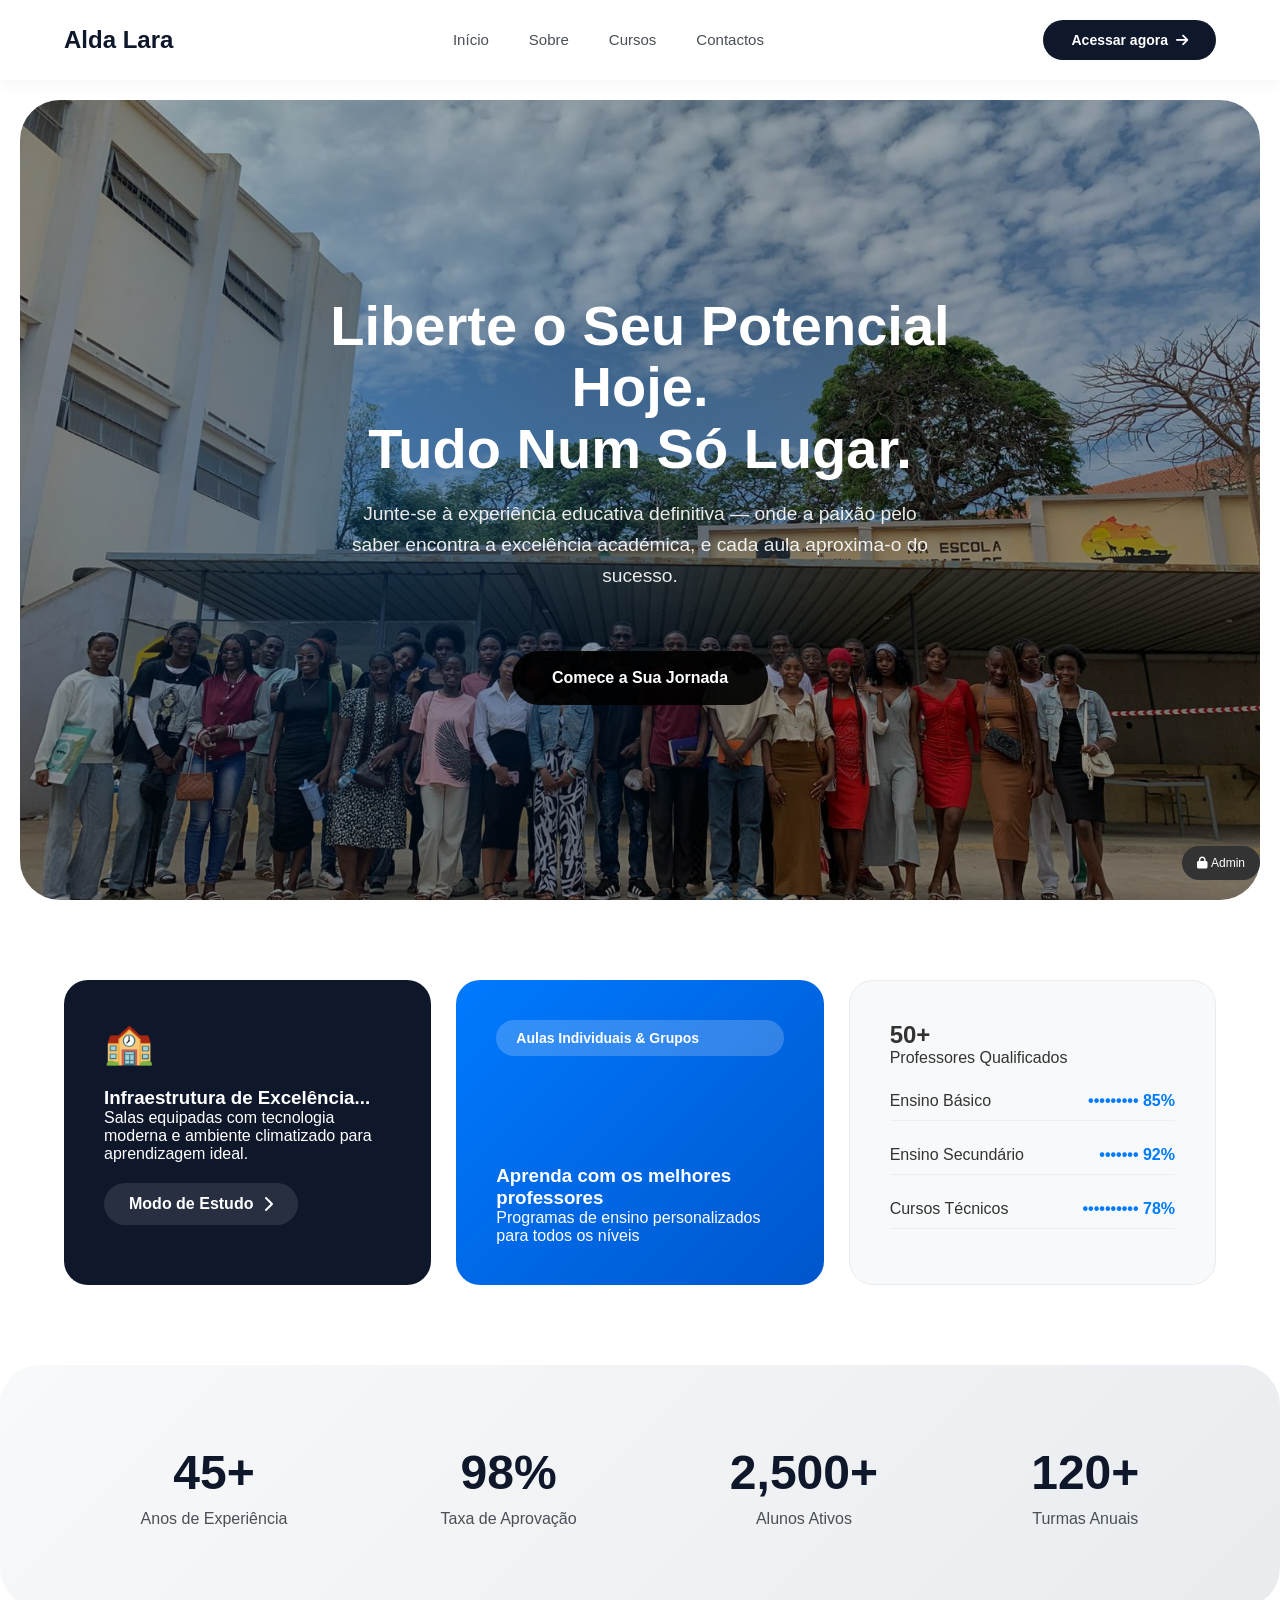
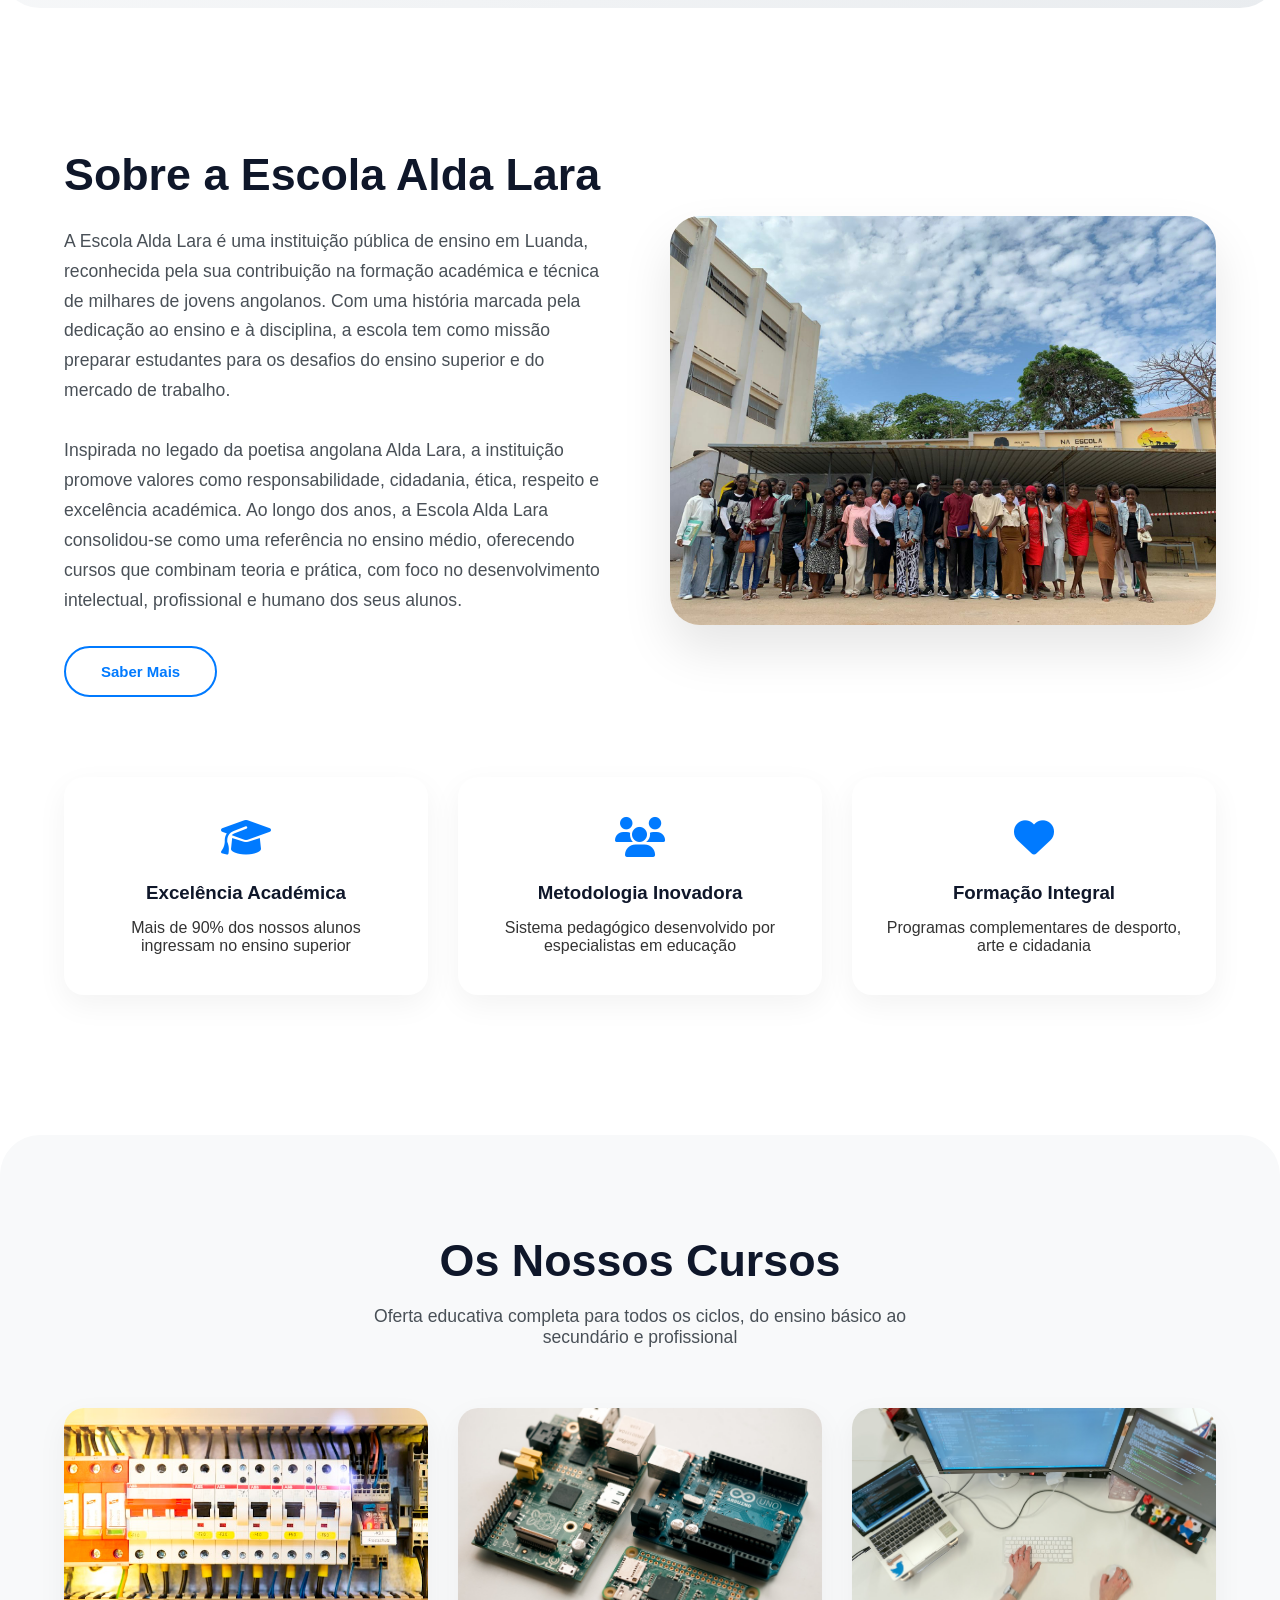
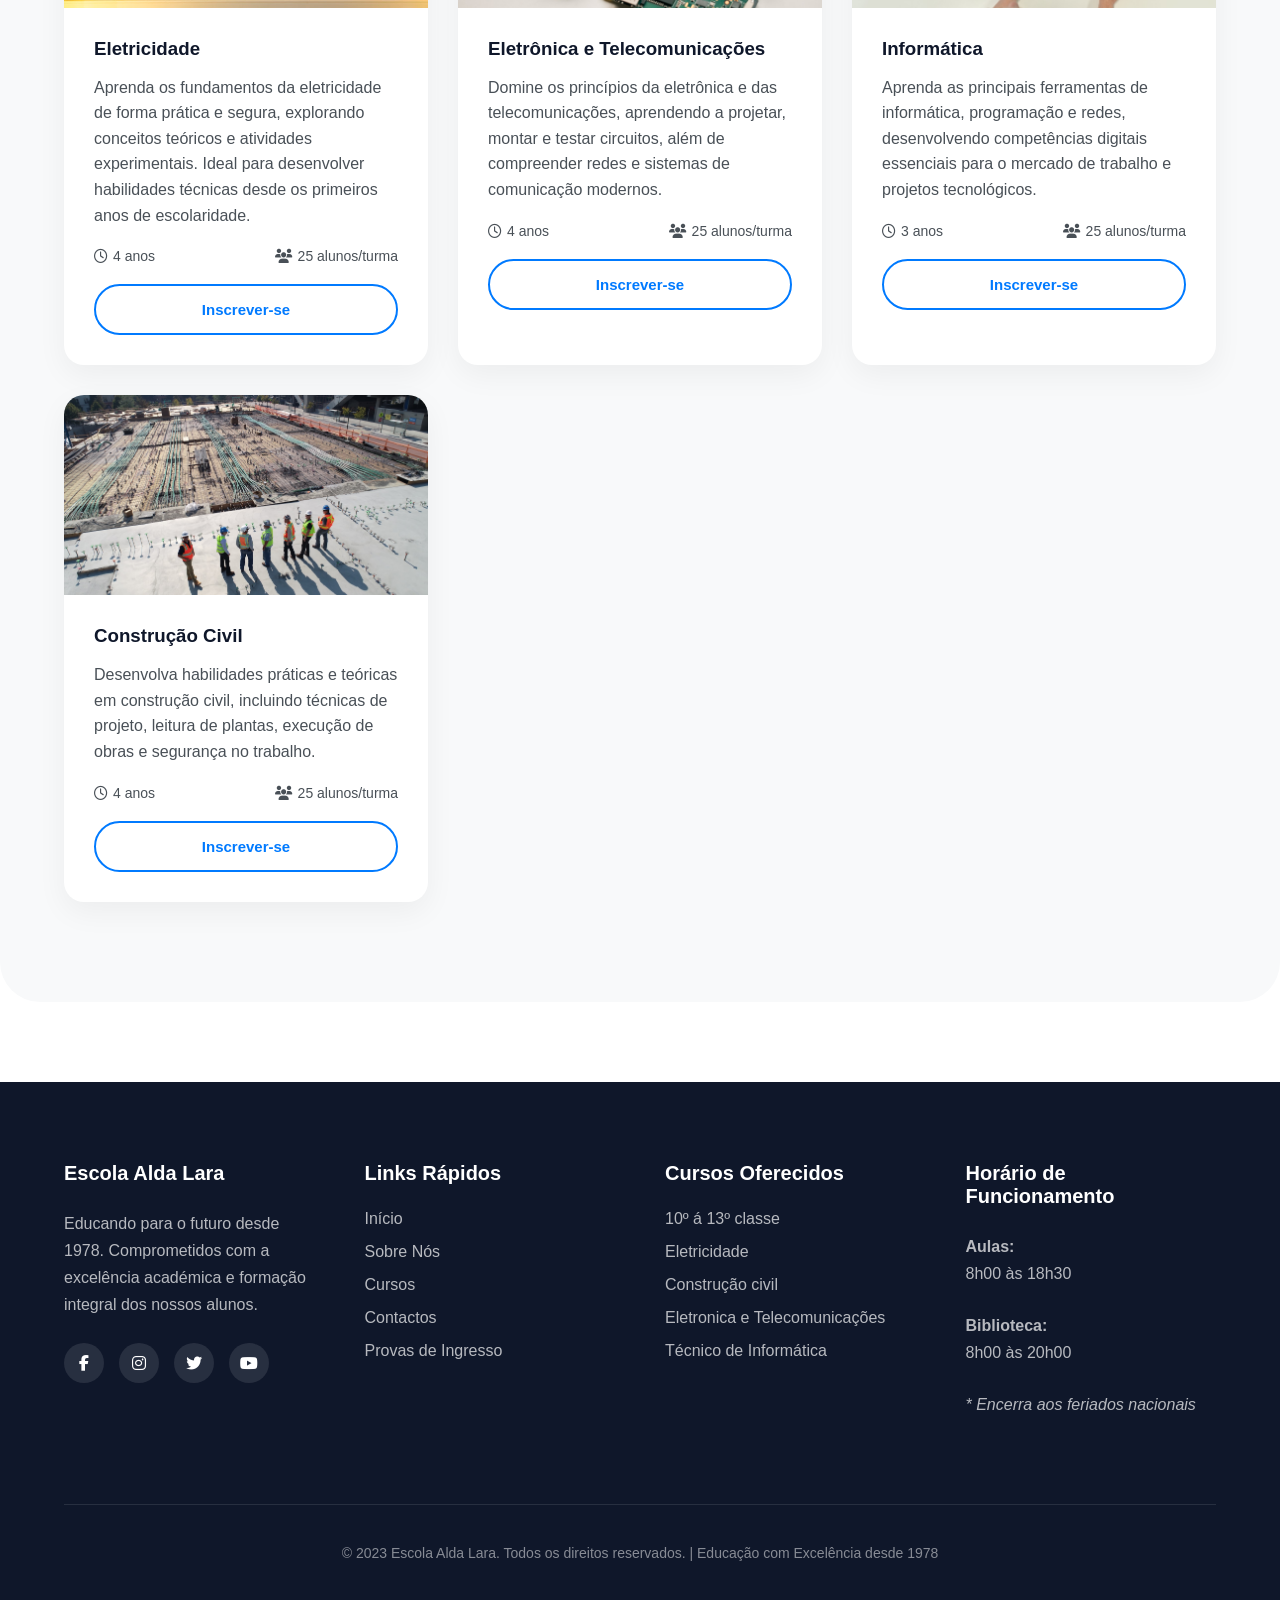
==== commit 835eb90b: "feat : v1" ====
--- a/index.html
+++ b/index.html
@@ -13,7 +13,7 @@
   <body>
     <header id="header">
       <nav>
-        <div class="logo">Escola Alda Lara</div>
+        <div class="logo">Alda Lara</div>
 
         <ul>
           <li><a href="#home">Início</a></li>
@@ -316,10 +316,25 @@
           <h3>Horário de Funcionamento</h3>
           <p><strong>Aulas:</strong><br />8h00 às 18h30</p>
           <p><strong>Biblioteca:</strong><br />8h00 às 20h00</p>
-          <p><em>* Encerra aos feriados nacionais</em></p><!-- Adicione este link discretamente no footer ou em outro lugar -->
-<a href="./admin-login.html" style="position: fixed; bottom: 20px; right: 20px; background: #333; color: white; padding: 10px 15px; border-radius: 20px; font-size: 12px; text-decoration: none; z-index: 1000;">
-    <i class="fas fa-lock"></i> Admin
-</a>
+          <p><em>* Encerra aos feriados nacionais</em></p>
+          <!-- Adicione este link discretamente no footer ou em outro lugar -->
+          <a
+            href="./admin-login.html"
+            style="
+              position: fixed;
+              bottom: 20px;
+              right: 20px;
+              background: #333;
+              color: white;
+              padding: 10px 15px;
+              border-radius: 20px;
+              font-size: 12px;
+              text-decoration: none;
+              z-index: 1000;
+            "
+          >
+            <i class="fas fa-lock"></i> Admin
+          </a>
         </div>
       </div>
 
